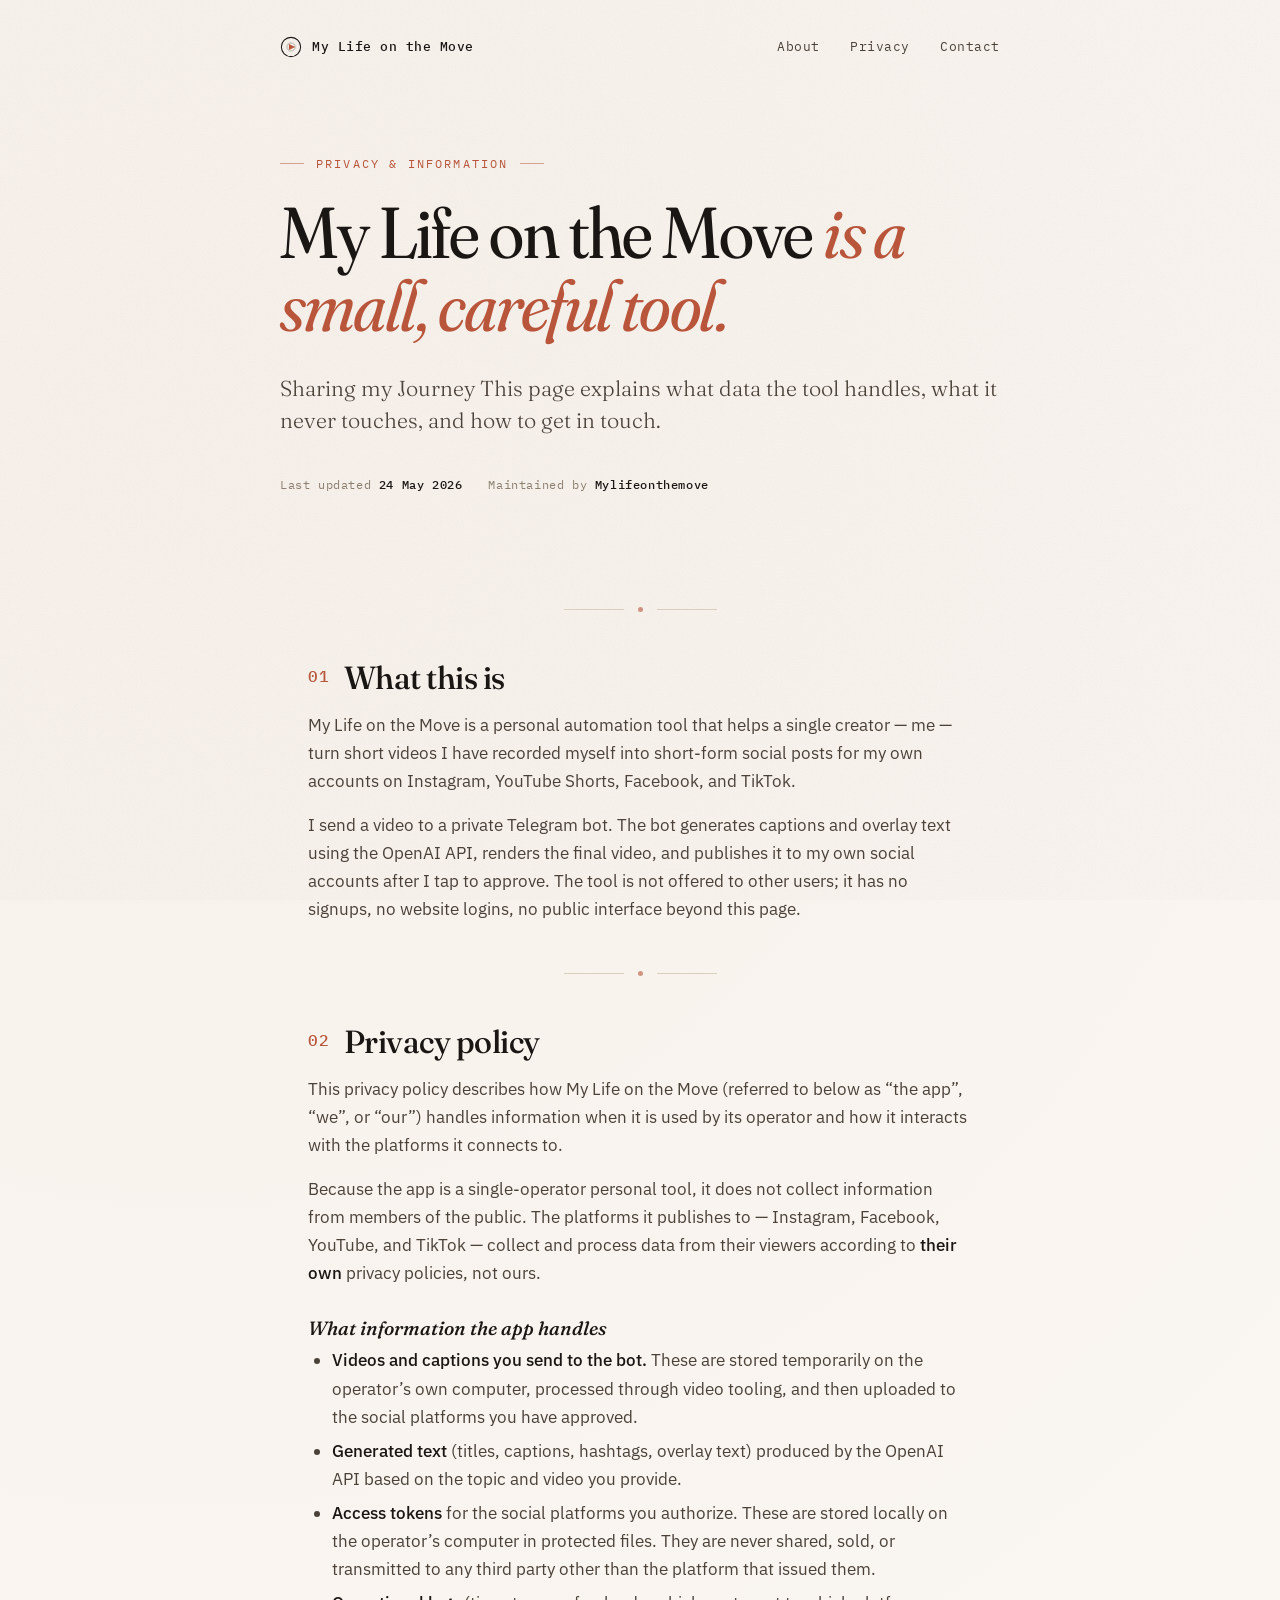
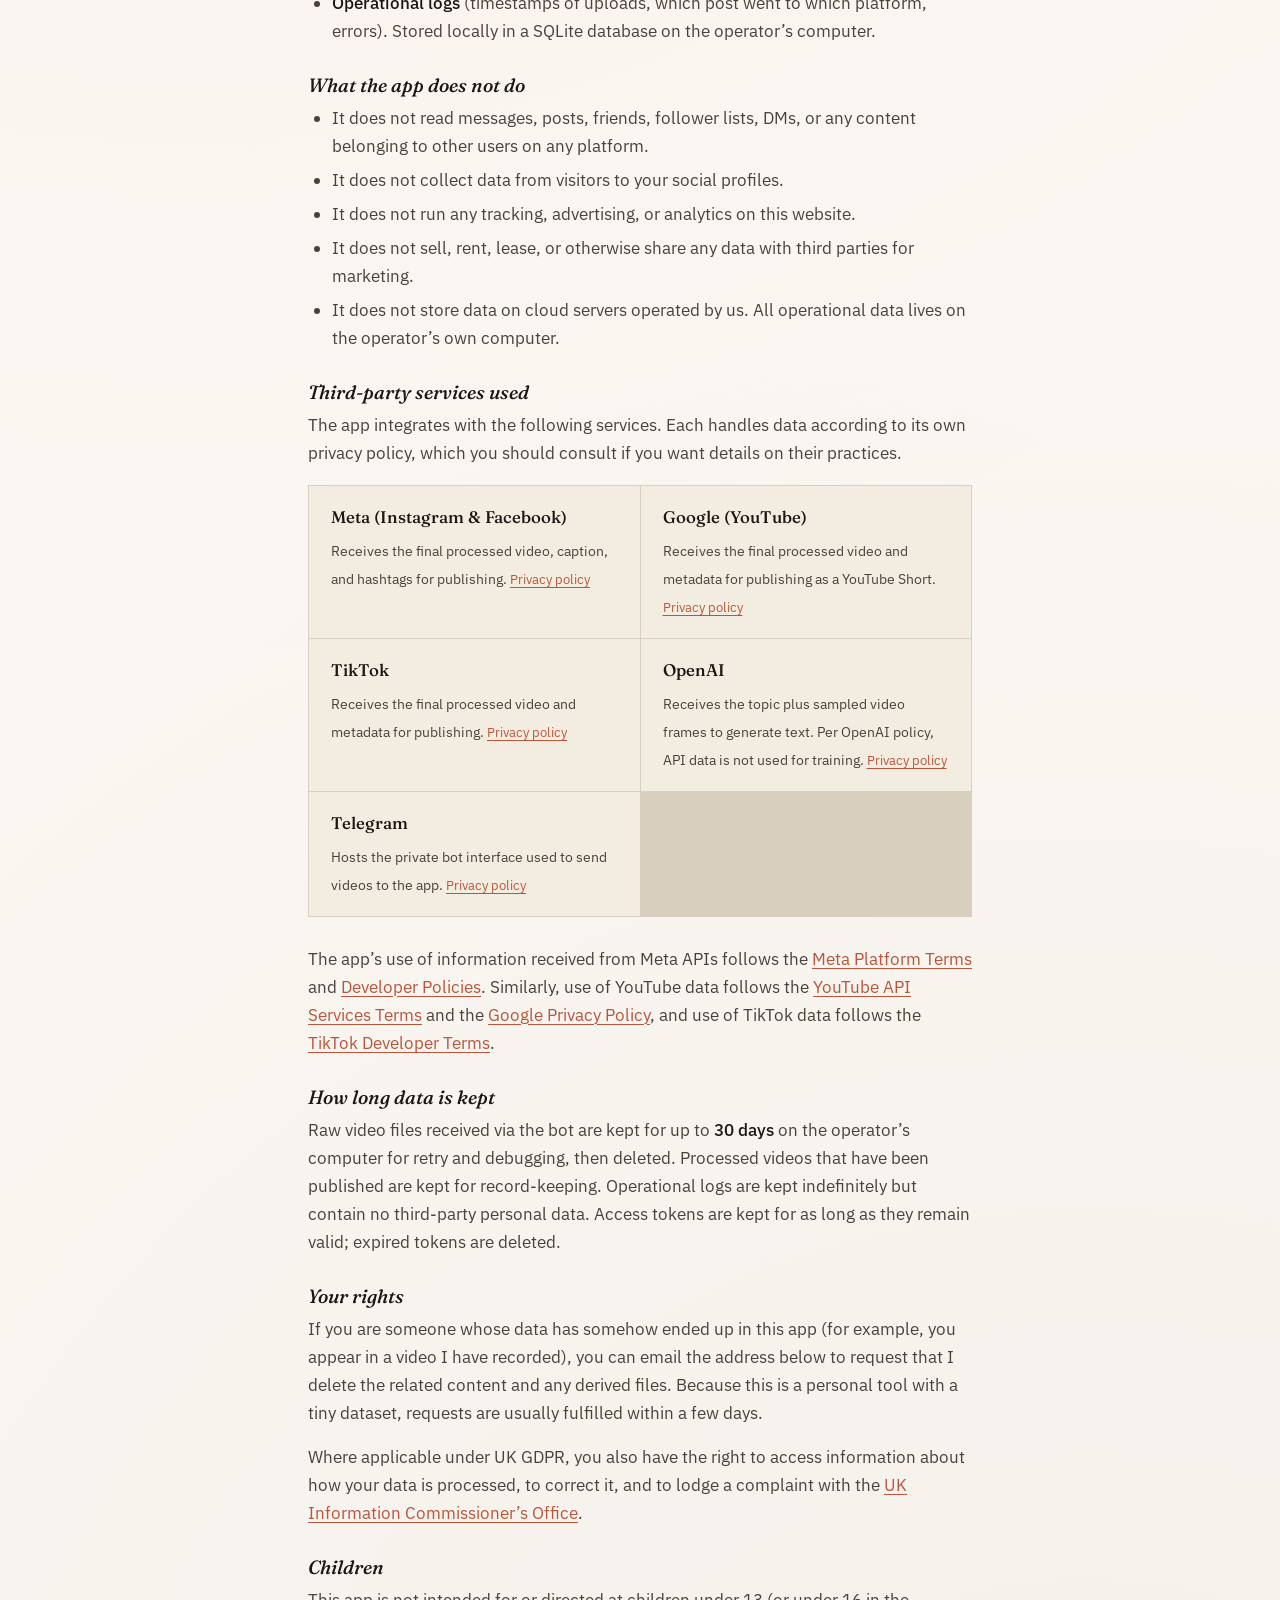
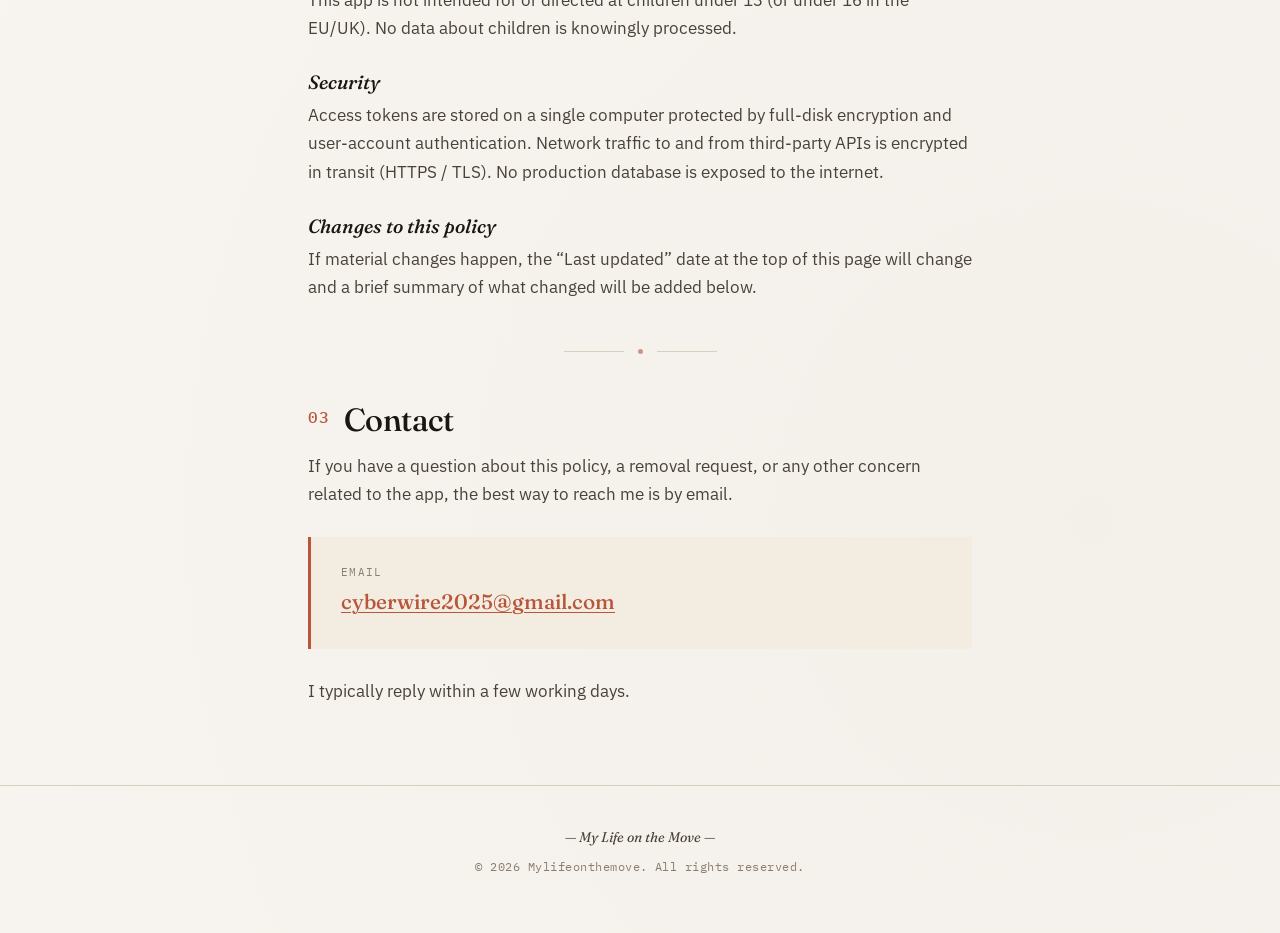
==== index.html @ c719a8af "initial commit" ====
<!DOCTYPE html>
<!--
  ════════════════════════════════════════════════════════════════════════════
  CUSTOMIZE BEFORE PUBLISHING
  ════════════════════════════════════════════════════════════════════════════
  Find-and-replace these placeholders throughout the file:

    My Life on the Move        →  Your brand / app name (e.g. "Wander Notes")
    {APP_TAGLINE}     →  One-line description (e.g. "Travel video automation
                          for indie creators")
    cyberwire2025@gmail.com      →  Contact email (e.g. "hello@yourhandle.com")
    Mylifeonthemove     →  Your public handle, no @ (e.g. "yourhandle")
    {SITE_URL}        →  Where this page will live
                          (e.g. "https://yourhandle.github.io/privacy")
    24 May 2026    →  Date in "24 May 2026" format

  That's it. Everything else is generic enough to apply to any indie creator
  workflow and is written specifically to satisfy Meta / Google / TikTok
  reviewer requirements.
  ════════════════════════════════════════════════════════════════════════════
-->
<html lang="en">

<head>
  <meta charset="UTF-8" />
  <meta name="viewport" content="width=device-width, initial-scale=1.0" />
  <title>My Life on the Move — Privacy Policy</title>
  <meta name="description" content="Privacy policy and information for My Life on the Move, Sharing my Journey" />

  <!-- Open Graph (link previews on social) -->
  <meta property="og:title" content="My Life on the Move — Privacy Policy" />
  <meta property="og:description" content="{APP_TAGLINE}" />
  <meta property="og:type" content="website" />
  <meta property="og:url" content="{SITE_URL}" />

  <link rel="preconnect" href="https://fonts.googleapis.com" />
  <link rel="preconnect" href="https://fonts.gstatic.com" crossorigin />
  <link
    href="https://fonts.googleapis.com/css2?family=Fraunces:opsz,wght@9..144,300;9..144,400;9..144,500;9..144,600;9..144,700&family=IBM+Plex+Sans:wght@300;400;500;600&family=IBM+Plex+Mono:wght@400;500&display=swap"
    rel="stylesheet" />

  <style>
    :root {
      --paper: #faf7f2;
      --paper-warm: #f3ede1;
      --ink: #1a1614;
      --ink-soft: #4a4239;
      --ink-mute: #8a7e6f;
      --accent: #b8553b;
      --accent-deep: #8d3f2b;
      --rule: #d9cfbe;

      --font-display: "Fraunces", "Iowan Old Style", "Palatino Linotype", Georgia, serif;
      --font-body: "IBM Plex Sans", -apple-system, system-ui, sans-serif;
      --font-mono: "IBM Plex Mono", ui-monospace, "SF Mono", Menlo, monospace;

      --col: 720px;
    }

    * {
      box-sizing: border-box;
    }

    html {
      scroll-behavior: smooth;
    }

    body {
      margin: 0;
      background: var(--paper);
      color: var(--ink);
      font-family: var(--font-body);
      font-size: 17px;
      line-height: 1.65;
      font-weight: 400;
      -webkit-font-smoothing: antialiased;
      -moz-osx-font-smoothing: grayscale;
      text-rendering: optimizeLegibility;
      background-image:
        radial-gradient(circle at 15% 10%, rgba(184, 85, 59, 0.04) 0%, transparent 50%),
        radial-gradient(circle at 85% 90%, rgba(138, 126, 111, 0.06) 0%, transparent 50%);
    }

    ::selection {
      background: var(--accent);
      color: var(--paper);
    }

    /* ── grain texture overlay ─────────────────────────────────────────── */
    body::before {
      content: "";
      position: fixed;
      inset: 0;
      pointer-events: none;
      z-index: 1;
      opacity: 0.4;
      mix-blend-mode: multiply;
      background-image: url("data:image/svg+xml,%3Csvg xmlns='http://www.w3.org/2000/svg' width='160' height='160'%3E%3Cfilter id='n'%3E%3CfeTurbulence type='fractalNoise' baseFrequency='0.85' numOctaves='2' stitchTiles='stitch'/%3E%3CfeColorMatrix values='0 0 0 0 0.1 0 0 0 0 0.08 0 0 0 0 0.07 0 0 0 0.08 0'/%3E%3C/filter%3E%3Crect width='100%25' height='100%25' filter='url(%23n)'/%3E%3C/svg%3E");
    }

    main,
    header,
    footer {
      position: relative;
      z-index: 2;
    }

    /* ── layout ────────────────────────────────────────────────────────── */
    .container {
      max-width: var(--col);
      margin: 0 auto;
      padding: 0 28px;
    }

    /* ── topbar ────────────────────────────────────────────────────────── */
    .topbar {
      padding: 36px 0 0;
      font-family: var(--font-mono);
      font-size: 13px;
      letter-spacing: 0.04em;
      color: var(--ink-mute);
      display: flex;
      justify-content: space-between;
      align-items: center;
      flex-wrap: wrap;
      gap: 14px;
    }

    .topbar .logo {
      display: flex;
      align-items: center;
      gap: 10px;
      color: var(--ink);
      text-decoration: none;
      font-weight: 500;
    }

    .topbar .logo svg {
      width: 22px;
      height: 22px;
      flex-shrink: 0;
    }

    .topbar nav a {
      color: var(--ink-soft);
      text-decoration: none;
      margin-left: 22px;
      transition: color 160ms ease;
    }

    .topbar nav a:hover {
      color: var(--accent);
    }

    /* ── hero ──────────────────────────────────────────────────────────── */
    .hero {
      padding: 96px 0 64px;
      animation: rise 700ms cubic-bezier(.2, .7, .2, 1) both;
    }

    .eyebrow {
      font-family: var(--font-mono);
      font-size: 12px;
      letter-spacing: 0.18em;
      text-transform: uppercase;
      color: var(--accent);
      margin: 0 0 22px;
      display: flex;
      align-items: center;
      gap: 12px;
    }

    .eyebrow::before,
    .eyebrow::after {
      content: "";
      flex: 0 0 24px;
      height: 1px;
      background: var(--accent);
      opacity: 0.5;
    }

    .eyebrow span {
      white-space: nowrap;
    }

    .hero h1 {
      font-family: var(--font-display);
      font-weight: 400;
      font-style: normal;
      font-size: clamp(2.6rem, 6.5vw, 4.5rem);
      line-height: 1.02;
      letter-spacing: -0.02em;
      margin: 0 0 30px;
      font-variation-settings: "opsz" 144, "SOFT" 50;
    }

    .hero h1 em {
      font-style: italic;
      color: var(--accent);
      font-weight: 400;
    }

    .hero .lede {
      font-family: var(--font-display);
      font-weight: 300;
      font-size: clamp(1.15rem, 2.5vw, 1.35rem);
      line-height: 1.5;
      color: var(--ink-soft);
      margin: 0 0 38px;
      max-width: 56ch;
    }

    .hero .meta {
      font-family: var(--font-mono);
      font-size: 12px;
      letter-spacing: 0.05em;
      color: var(--ink-mute);
      display: flex;
      gap: 26px;
      flex-wrap: wrap;
    }

    .hero .meta span strong {
      color: var(--ink);
      font-weight: 500;
    }

    /* ── ornament between sections ─────────────────────────────────────── */
    .ornament {
      display: flex;
      justify-content: center;
      align-items: center;
      gap: 14px;
      margin: 48px 0;
      color: var(--rule);
    }

    .ornament .dot {
      width: 5px;
      height: 5px;
      border-radius: 50%;
      background: var(--accent);
      opacity: 0.6;
    }

    .ornament .line {
      height: 1px;
      width: 60px;
      background: var(--rule);
    }

    /* ── sections ──────────────────────────────────────────────────────── */
    section {
      padding: 12px 0;
    }

    section h2 {
      font-family: var(--font-display);
      font-weight: 500;
      font-size: clamp(1.55rem, 3.4vw, 2rem);
      line-height: 1.15;
      letter-spacing: -0.015em;
      margin: 32px 0 14px;
      font-variation-settings: "opsz" 60;
    }

    section h2 .num {
      font-family: var(--font-mono);
      font-size: 0.5em;
      vertical-align: 0.45em;
      color: var(--accent);
      margin-right: 14px;
      letter-spacing: 0.05em;
      font-weight: 500;
    }

    section h3 {
      font-family: var(--font-display);
      font-weight: 500;
      font-style: italic;
      font-size: 1.2rem;
      line-height: 1.3;
      color: var(--ink);
      margin: 28px 0 6px;
    }

    section p,
    section ul {
      color: var(--ink-soft);
      margin: 0 0 16px;
    }

    section ul {
      padding-left: 24px;
    }

    section ul li {
      margin-bottom: 6px;
    }

    section p strong,
    section li strong {
      color: var(--ink);
      font-weight: 500;
    }

    section a {
      color: var(--accent);
      text-decoration: underline;
      text-decoration-thickness: 1px;
      text-underline-offset: 3px;
      transition: color 160ms ease;
    }

    section a:hover {
      color: var(--accent-deep);
    }

    /* ── pull-quote service list ──────────────────────────────────────── */
    .services {
      list-style: none;
      padding: 0;
      margin: 18px 0 28px;
      display: grid;
      grid-template-columns: repeat(auto-fill, minmax(260px, 1fr));
      gap: 1px;
      background: var(--rule);
      border: 1px solid var(--rule);
    }

    .services li {
      background: var(--paper-warm);
      padding: 18px 22px;
      margin: 0;
    }

    .services li .name {
      font-family: var(--font-display);
      font-weight: 500;
      font-size: 1.05rem;
      color: var(--ink);
      display: block;
      margin-bottom: 4px;
    }

    .services li .what {
      font-family: var(--font-body);
      font-size: 14px;
      color: var(--ink-soft);
      line-height: 1.45;
    }

    .services li .what a {
      font-size: 13px;
    }

    /* ── contact card ──────────────────────────────────────────────────── */
    .contact-card {
      background: var(--paper-warm);
      border-left: 3px solid var(--accent);
      padding: 26px 30px;
      margin: 28px 0;
    }

    .contact-card p {
      margin: 0 0 4px;
    }

    .contact-card .label {
      font-family: var(--font-mono);
      font-size: 11px;
      letter-spacing: 0.12em;
      text-transform: uppercase;
      color: var(--ink-mute);
      margin-bottom: 4px;
    }

    .contact-card .email {
      font-family: var(--font-display);
      font-size: 1.3rem;
      font-weight: 500;
      color: var(--ink);
    }

    /* ── footer ────────────────────────────────────────────────────────── */
    footer {
      margin-top: 80px;
      padding: 40px 0 56px;
      border-top: 1px solid var(--rule);
      font-family: var(--font-mono);
      font-size: 12px;
      letter-spacing: 0.04em;
      color: var(--ink-mute);
      text-align: center;
    }

    footer .mark {
      font-family: var(--font-display);
      font-style: italic;
      color: var(--ink-soft);
      font-size: 14px;
      letter-spacing: 0;
      margin-bottom: 8px;
    }

    /* ── animations ────────────────────────────────────────────────────── */
    @keyframes rise {
      from {
        opacity: 0;
        transform: translateY(14px);
      }

      to {
        opacity: 1;
        transform: translateY(0);
      }
    }

    section {
      animation: rise 600ms ease both;
      animation-delay: calc(var(--i, 0) * 80ms + 200ms);
    }

    @media (prefers-reduced-motion: reduce) {

      *,
      ::before,
      ::after {
        animation: none !important;
        transition: none !important;
      }

      html {
        scroll-behavior: auto;
      }
    }

    @media (max-width: 560px) {
      .topbar {
        padding-top: 24px;
      }

      .topbar nav a {
        margin-left: 14px;
      }

      .hero {
        padding: 60px 0 40px;
      }

      .hero .meta {
        gap: 16px;
        font-size: 11px;
      }
    }
  </style>
</head>

<body>

  <header class="container topbar">
    <a href="#" class="logo" aria-label="My Life on the Move">
      <!-- Simple geometric mark — a circle with a small triangle inside, suggestive of "lens" + "play" -->
      <svg viewBox="0 0 32 32" fill="none" aria-hidden="true">
        <circle cx="16" cy="16" r="14" stroke="#1a1614" stroke-width="1.5" />
        <path d="M13 11.5 L22 16 L13 20.5 Z" fill="#b8553b" />
        <circle cx="16" cy="16" r="6" stroke="#1a1614" stroke-width="1" opacity="0.4" />
      </svg>
      <span>My Life on the Move</span>
    </a>
    <nav>
      <a href="#about">About</a>
      <a href="#policy">Privacy</a>
      <a href="#contact">Contact</a>
    </nav>
  </header>

  <main>

    <!-- HERO -->
    <section class="container hero" style="--i: 0;">
      <p class="eyebrow"><span>Privacy &amp; Information</span></p>
      <h1>My Life on the Move <em>is a small, careful tool.</em></h1>
      <p class="lede">Sharing my Journey This page explains what data the tool handles, what it never touches, and how
        to
        get in touch.</p>
      <div class="meta">
        <span>Last updated <strong>24 May 2026</strong></span>
        <span>Maintained by <strong>Mylifeonthemove</strong></span>
      </div>
    </section>

    <div class="ornament" aria-hidden="true">
      <span class="line"></span>
      <span class="dot"></span>
      <span class="line"></span>
    </div>

    <!-- ABOUT -->
    <section id="about" class="container" style="--i: 1;">
      <h2><span class="num">01</span>What this is</h2>
      <p>My Life on the Move is a personal automation tool that helps a single creator — me — turn short videos I have
        recorded myself into short-form social posts for my own accounts on Instagram, YouTube Shorts, Facebook, and
        TikTok.</p>
      <p>I send a video to a private Telegram bot. The bot generates captions and overlay text using the OpenAI API,
        renders the final video, and publishes it to my own social accounts after I tap to approve. The tool is not
        offered to other users; it has no signups, no website logins, no public interface beyond this page.</p>
    </section>

    <div class="ornament" aria-hidden="true">
      <span class="line"></span>
      <span class="dot"></span>
      <span class="line"></span>
    </div>

    <!-- PRIVACY POLICY -->
    <section id="policy" class="container" style="--i: 2;">
      <h2><span class="num">02</span>Privacy policy</h2>
      <p>This privacy policy describes how My Life on the Move (referred to below as &ldquo;the app&rdquo;,
        &ldquo;we&rdquo;, or &ldquo;our&rdquo;) handles information when it is used by its operator and how it interacts
        with the platforms it connects to.</p>
      <p>Because the app is a single-operator personal tool, it does not collect information from members of the public.
        The platforms it publishes to — Instagram, Facebook, YouTube, and TikTok — collect and process data from their
        viewers according to <strong>their own</strong> privacy policies, not ours.</p>

      <h3>What information the app handles</h3>
      <ul>
        <li><strong>Videos and captions you send to the bot.</strong> These are stored temporarily on the
          operator&rsquo;s own computer, processed through video tooling, and then uploaded to the social platforms you
          have approved.</li>
        <li><strong>Generated text</strong> (titles, captions, hashtags, overlay text) produced by the OpenAI API based
          on the topic and video you provide.</li>
        <li><strong>Access tokens</strong> for the social platforms you authorize. These are stored locally on the
          operator&rsquo;s computer in protected files. They are never shared, sold, or transmitted to any third party
          other than the platform that issued them.</li>
        <li><strong>Operational logs</strong> (timestamps of uploads, which post went to which platform, errors). Stored
          locally in a SQLite database on the operator&rsquo;s computer.</li>
      </ul>

      <h3>What the app does <em>not</em> do</h3>
      <ul>
        <li>It does not read messages, posts, friends, follower lists, DMs, or any content belonging to other users on
          any platform.</li>
        <li>It does not collect data from visitors to your social profiles.</li>
        <li>It does not run any tracking, advertising, or analytics on this website.</li>
        <li>It does not sell, rent, lease, or otherwise share any data with third parties for marketing.</li>
        <li>It does not store data on cloud servers operated by us. All operational data lives on the operator&rsquo;s
          own computer.</li>
      </ul>

      <h3>Third-party services used</h3>
      <p>The app integrates with the following services. Each handles data according to its own privacy policy, which
        you should consult if you want details on their practices.</p>

      <ul class="services">
        <li>
          <span class="name">Meta (Instagram &amp; Facebook)</span>
          <span class="what">Receives the final processed video, caption, and hashtags for publishing. <a
              href="https://www.facebook.com/privacy/policy/" rel="noopener" target="_blank">Privacy policy</a></span>
        </li>
        <li>
          <span class="name">Google (YouTube)</span>
          <span class="what">Receives the final processed video and metadata for publishing as a YouTube Short. <a
              href="https://policies.google.com/privacy" rel="noopener" target="_blank">Privacy policy</a></span>
        </li>
        <li>
          <span class="name">TikTok</span>
          <span class="what">Receives the final processed video and metadata for publishing. <a
              href="https://www.tiktok.com/legal/page/row/privacy-policy/en" rel="noopener" target="_blank">Privacy
              policy</a></span>
        </li>
        <li>
          <span class="name">OpenAI</span>
          <span class="what">Receives the topic plus sampled video frames to generate text. Per OpenAI policy, API data
            is not used for training. <a href="https://openai.com/policies/privacy-policy" rel="noopener"
              target="_blank">Privacy policy</a></span>
        </li>
        <li>
          <span class="name">Telegram</span>
          <span class="what">Hosts the private bot interface used to send videos to the app. <a
              href="https://telegram.org/privacy" rel="noopener" target="_blank">Privacy policy</a></span>
        </li>
      </ul>

      <p>The app&rsquo;s use of information received from Meta APIs follows the <a
          href="https://developers.facebook.com/terms" rel="noopener" target="_blank">Meta Platform Terms</a> and <a
          href="https://developers.facebook.com/devpolicy/" rel="noopener" target="_blank">Developer Policies</a>.
        Similarly, use of YouTube data follows the <a
          href="https://developers.google.com/youtube/terms/api-services-terms-of-service" rel="noopener"
          target="_blank">YouTube API Services Terms</a> and the <a href="https://policies.google.com/privacy"
          rel="noopener" target="_blank">Google Privacy Policy</a>, and use of TikTok data follows the <a
          href="https://developers.tiktok.com/doc/tiktok-api-policies-overview" rel="noopener" target="_blank">TikTok
          Developer Terms</a>.</p>

      <h3>How long data is kept</h3>
      <p>Raw video files received via the bot are kept for up to <strong>30 days</strong> on the operator&rsquo;s
        computer for retry and debugging, then deleted. Processed videos that have been published are kept for
        record-keeping. Operational logs are kept indefinitely but contain no third-party personal data. Access tokens
        are kept for as long as they remain valid; expired tokens are deleted.</p>

      <h3>Your rights</h3>
      <p>If you are someone whose data has somehow ended up in this app (for example, you appear in a video I have
        recorded), you can email the address below to request that I delete the related content and any derived files.
        Because this is a personal tool with a tiny dataset, requests are usually fulfilled within a few days.</p>
      <p>Where applicable under UK GDPR, you also have the right to access information about how your data is processed,
        to correct it, and to lodge a complaint with the <a href="https://ico.org.uk/" rel="noopener" target="_blank">UK
          Information Commissioner&rsquo;s Office</a>.</p>

      <h3>Children</h3>
      <p>This app is not intended for or directed at children under 13 (or under 16 in the EU/UK). No data about
        children is knowingly processed.</p>

      <h3>Security</h3>
      <p>Access tokens are stored on a single computer protected by full-disk encryption and user-account
        authentication. Network traffic to and from third-party APIs is encrypted in transit (HTTPS / TLS). No
        production database is exposed to the internet.</p>

      <h3>Changes to this policy</h3>
      <p>If material changes happen, the &ldquo;Last updated&rdquo; date at the top of this page will change and a brief
        summary of what changed will be added below.</p>
    </section>

    <div class="ornament" aria-hidden="true">
      <span class="line"></span>
      <span class="dot"></span>
      <span class="line"></span>
    </div>

    <!-- CONTACT -->
    <section id="contact" class="container" style="--i: 3;">
      <h2><span class="num">03</span>Contact</h2>
      <p>If you have a question about this policy, a removal request, or any other concern related to the app, the best
        way to reach me is by email.</p>

      <div class="contact-card">
        <p class="label">Email</p>
        <p class="email"><a href="mailto:cyberwire2025@gmail.com">cyberwire2025@gmail.com</a></p>
      </div>

      <p>I typically reply within a few working days.</p>
    </section>

  </main>

  <footer>
    <div class="container">
      <div class="mark">— My Life on the Move —</div>
      <div>© <span id="year">2026</span> Mylifeonthemove. All rights reserved.</div>
    </div>
  </footer>

  <script>
    // Auto-update the year so the footer never goes stale
    document.getElementById("year").textContent = new Date().getFullYear();
  </script>
</body>

</html>
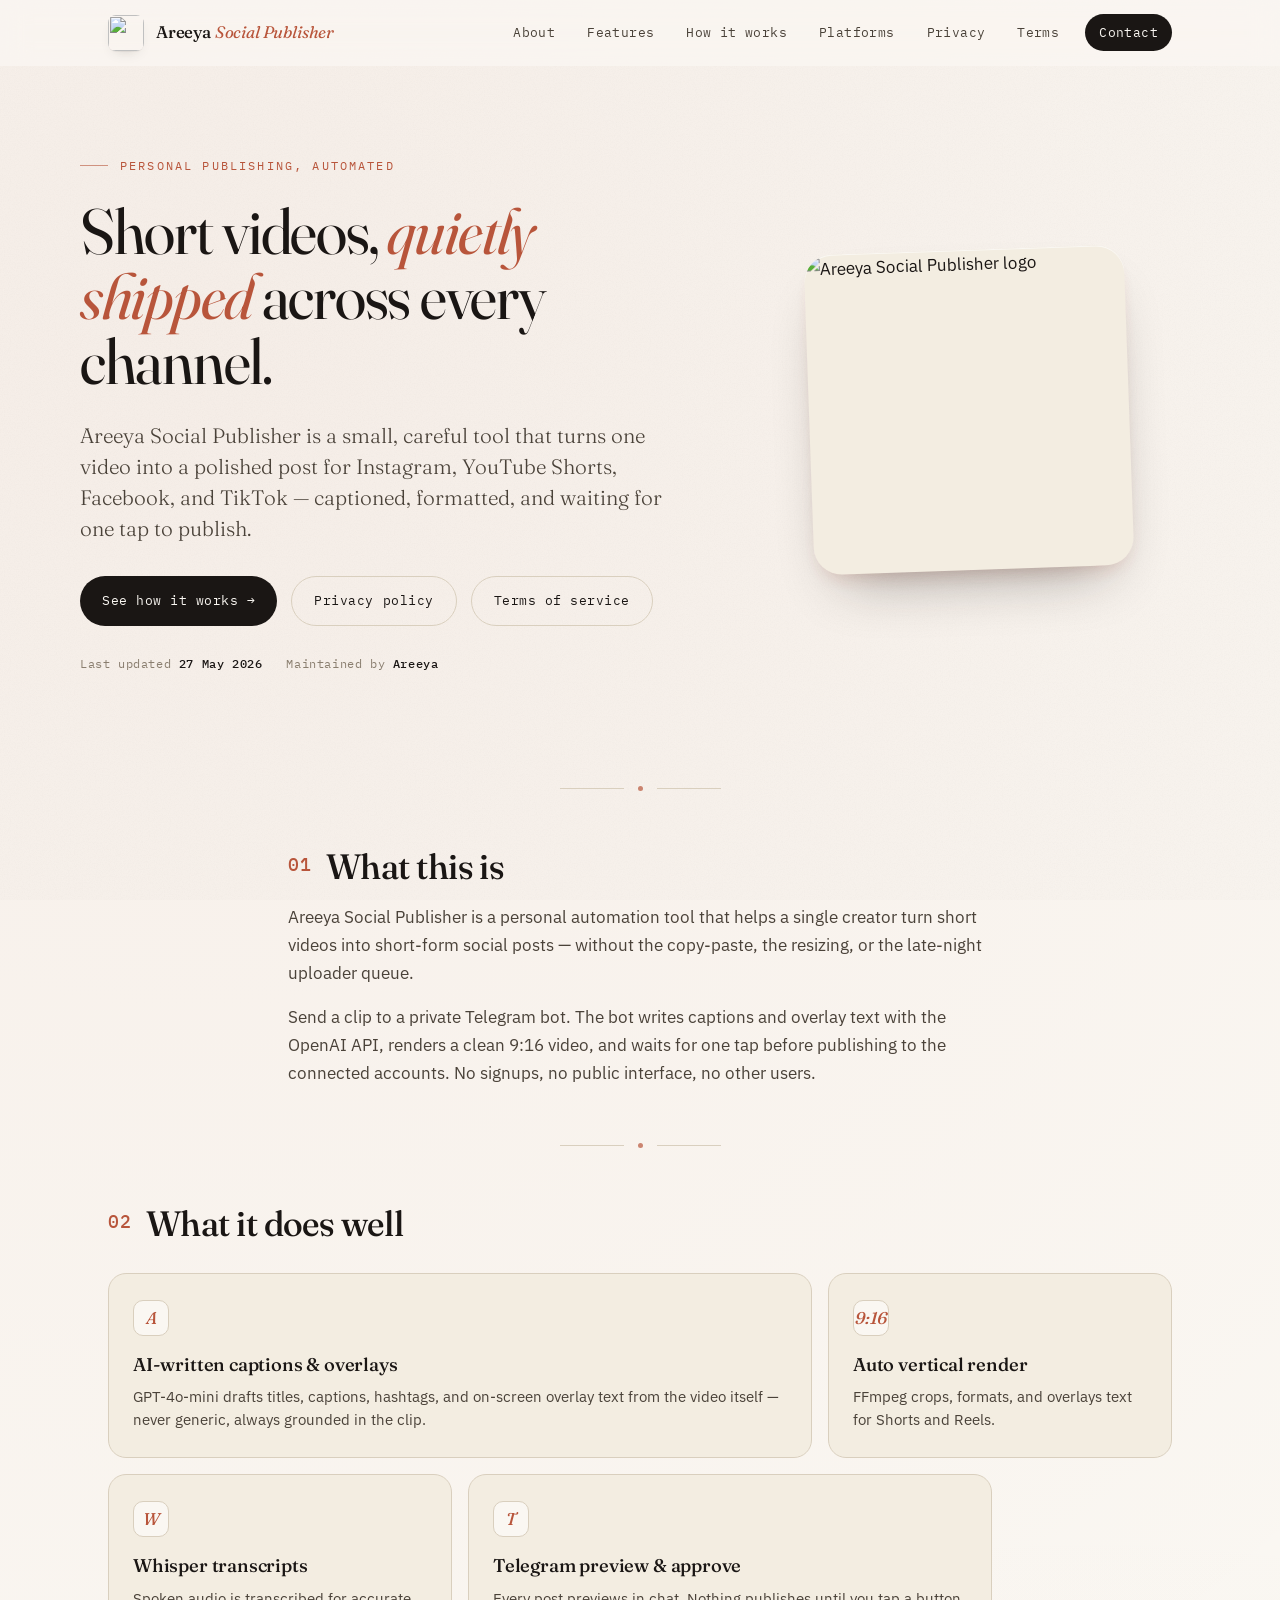
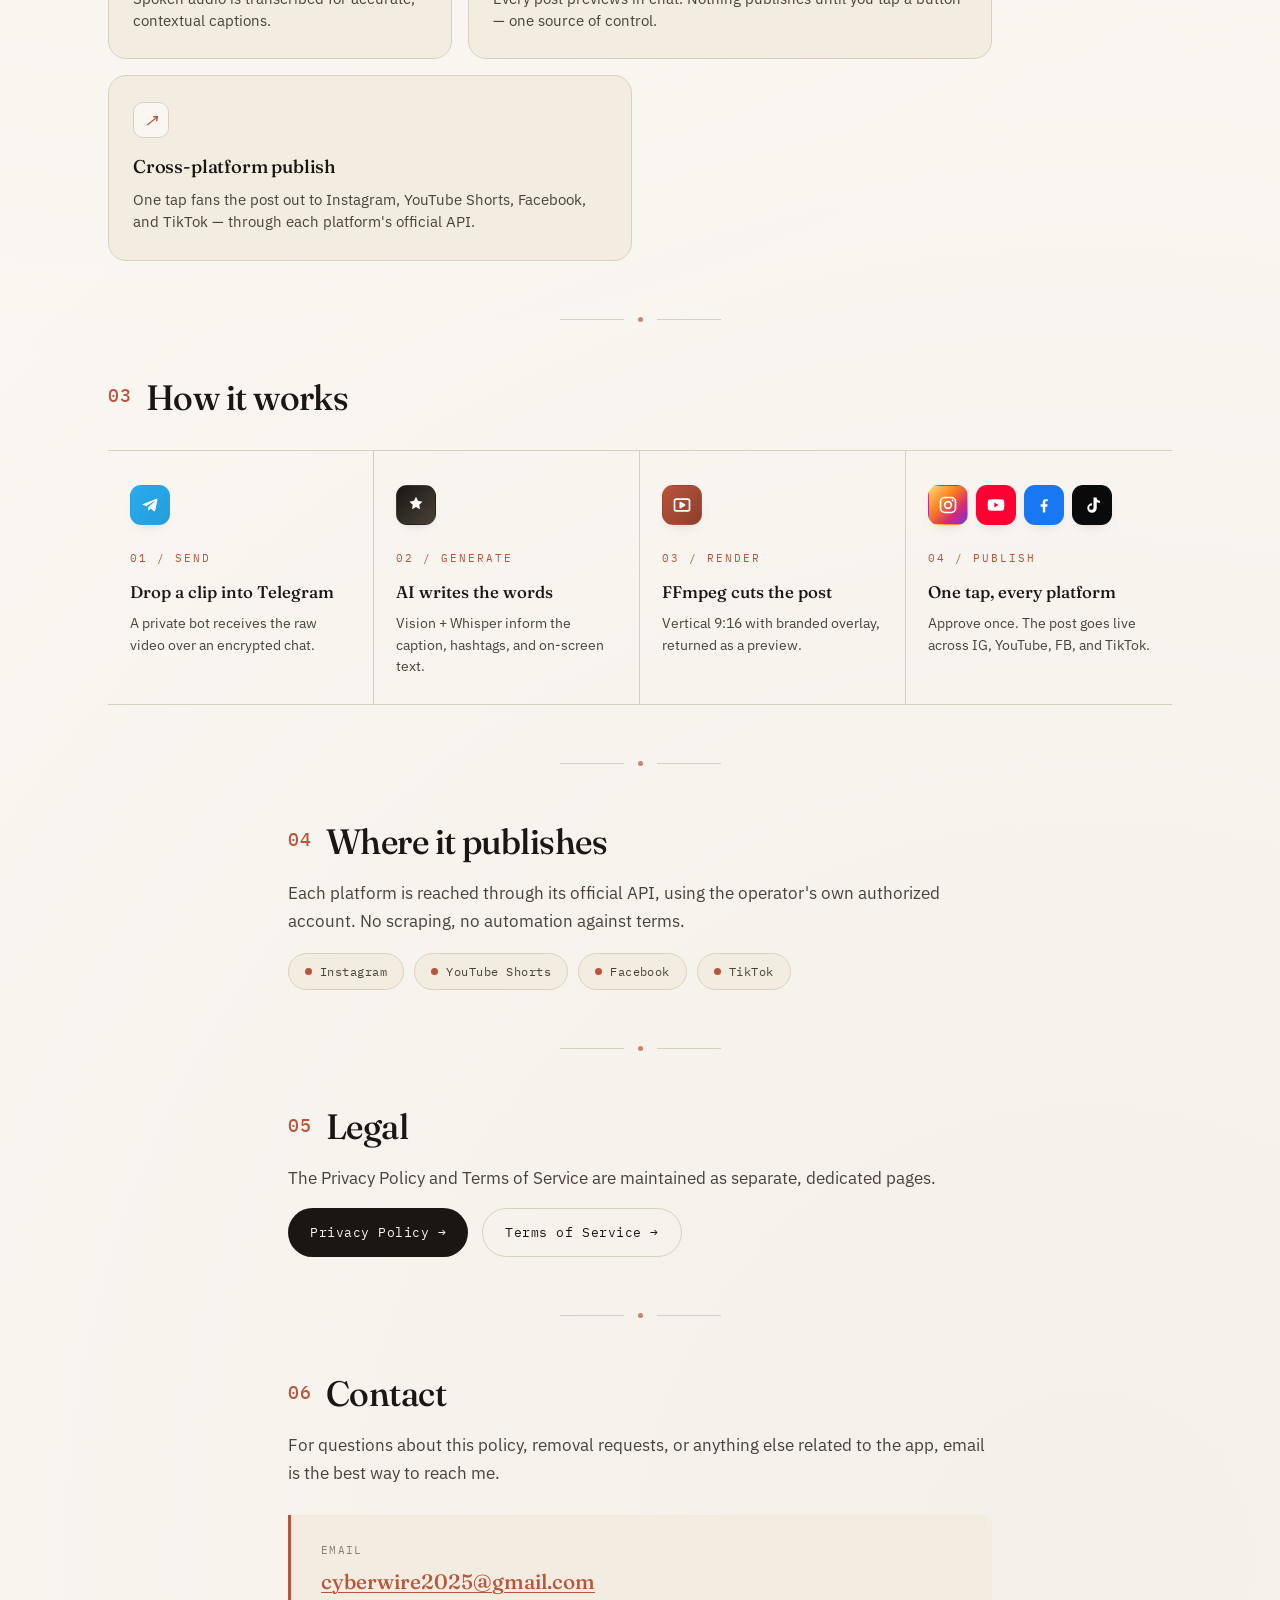
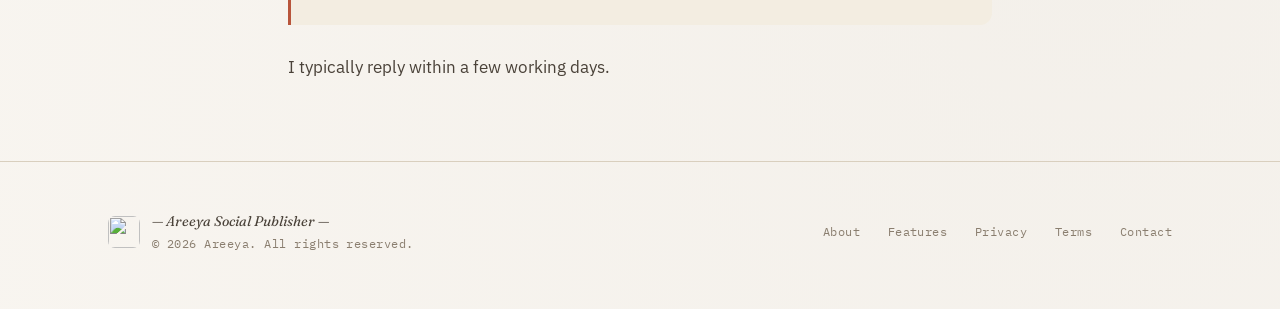
==== commit 5201324b: "feat: split Terms of Service and Privacy Policy into dedicated pages TikTok review required: - separ" ====
--- a/index.html
+++ b/index.html
@@ -1,37 +1,18 @@
 <!DOCTYPE html>
-<!--
-  ════════════════════════════════════════════════════════════════════════════
-  CUSTOMIZE BEFORE PUBLISHING
-  ════════════════════════════════════════════════════════════════════════════
-  Find-and-replace these placeholders throughout the file:
-
-    My Life on the Move        →  Your brand / app name (e.g. "Wander Notes")
-    {APP_TAGLINE}     →  One-line description (e.g. "Travel video automation
-                          for indie creators")
-    cyberwire2025@gmail.com      →  Contact email (e.g. "hello@yourhandle.com")
-    Mylifeonthemove     →  Your public handle, no @ (e.g. "yourhandle")
-    {SITE_URL}        →  Where this page will live
-                          (e.g. "https://yourhandle.github.io/privacy")
-    24 May 2026    →  Date in "24 May 2026" format
-
-  That's it. Everything else is generic enough to apply to any indie creator
-  workflow and is written specifically to satisfy Meta / Google / TikTok
-  reviewer requirements.
-  ════════════════════════════════════════════════════════════════════════════
--->
 <html lang="en">
 
 <head>
   <meta charset="UTF-8" />
   <meta name="viewport" content="width=device-width, initial-scale=1.0" />
-  <title>My Life on the Move — Privacy Policy</title>
-  <meta name="description" content="Privacy policy and information for My Life on the Move, Sharing my Journey" />
-
-  <!-- Open Graph (link previews on social) -->
-  <meta property="og:title" content="My Life on the Move — Privacy Policy" />
-  <meta property="og:description" content="{APP_TAGLINE}" />
+  <title>Areeya Social Publisher — Personal video publishing, on autopilot</title>
+  <meta name="description" content="Areeya Social Publisher is a personal automation tool that turns short videos into polished posts for Instagram, YouTube Shorts, Facebook, and TikTok." />
+
+  <link rel="icon" type="image/png" href="logo.png" />
+  <meta property="og:title" content="Areeya Social Publisher" />
+  <meta property="og:description" content="Personal video publishing automation for indie creators." />
+  <meta property="og:image" content="logo.png" />
   <meta property="og:type" content="website" />
-  <meta property="og:url" content="{SITE_URL}" />
+  <meta property="og:url" content="https://ansarsheik.github.io/privacy/" />
 
   <link rel="preconnect" href="https://fonts.googleapis.com" />
   <link rel="preconnect" href="https://fonts.gstatic.com" crossorigin />
@@ -43,27 +24,29 @@
     :root {
       --paper: #faf7f2;
       --paper-warm: #f3ede1;
+      --paper-deep: #ece3d2;
       --ink: #1a1614;
       --ink-soft: #4a4239;
       --ink-mute: #8a7e6f;
       --accent: #b8553b;
       --accent-deep: #8d3f2b;
+      --accent-soft: #e8c9b8;
       --rule: #d9cfbe;
 
-      --font-display: "Fraunces", "Iowan Old Style", "Palatino Linotype", Georgia, serif;
+      --font-display: "Fraunces", "Iowan Old Style", Georgia, serif;
       --font-body: "IBM Plex Sans", -apple-system, system-ui, sans-serif;
       --font-mono: "IBM Plex Mono", ui-monospace, "SF Mono", Menlo, monospace;
 
-      --col: 720px;
-    }
-
-    * {
-      box-sizing: border-box;
-    }
-
-    html {
-      scroll-behavior: smooth;
-    }
+      --col: 760px;
+      --col-wide: 1120px;
+
+      --dur-fast: 160ms;
+      --dur-norm: 320ms;
+      --ease: cubic-bezier(.2, .7, .2, 1);
+    }
+
+    * { box-sizing: border-box; }
+    html { scroll-behavior: smooth; scroll-padding-top: 80px; }
 
     body {
       margin: 0;
@@ -72,25 +55,20 @@
       font-family: var(--font-body);
       font-size: 17px;
       line-height: 1.65;
-      font-weight: 400;
       -webkit-font-smoothing: antialiased;
       -moz-osx-font-smoothing: grayscale;
       text-rendering: optimizeLegibility;
       background-image:
-        radial-gradient(circle at 15% 10%, rgba(184, 85, 59, 0.04) 0%, transparent 50%),
+        radial-gradient(circle at 15% 10%, rgba(184, 85, 59, 0.05) 0%, transparent 50%),
         radial-gradient(circle at 85% 90%, rgba(138, 126, 111, 0.06) 0%, transparent 50%);
     }
 
-    ::selection {
-      background: var(--accent);
-      color: var(--paper);
-    }
-
-    /* ── grain texture overlay ─────────────────────────────────────────── */
+    ::selection { background: var(--accent); color: var(--paper); }
+
+    /* grain */
     body::before {
       content: "";
-      position: fixed;
-      inset: 0;
+      position: fixed; inset: 0;
       pointer-events: none;
       z-index: 1;
       opacity: 0.4;
@@ -98,65 +76,117 @@
       background-image: url("data:image/svg+xml,%3Csvg xmlns='http://www.w3.org/2000/svg' width='160' height='160'%3E%3Cfilter id='n'%3E%3CfeTurbulence type='fractalNoise' baseFrequency='0.85' numOctaves='2' stitchTiles='stitch'/%3E%3CfeColorMatrix values='0 0 0 0 0.1 0 0 0 0 0.08 0 0 0 0 0.07 0 0 0 0.08 0'/%3E%3C/filter%3E%3Crect width='100%25' height='100%25' filter='url(%23n)'/%3E%3C/svg%3E");
     }
 
-    main,
-    header,
-    footer {
-      position: relative;
-      z-index: 2;
-    }
-
-    /* ── layout ────────────────────────────────────────────────────────── */
-    .container {
-      max-width: var(--col);
+    main, header, footer, nav.topnav { position: relative; z-index: 2; }
+
+    .container { max-width: var(--col); margin: 0 auto; padding: 0 28px; }
+    .container-wide { max-width: var(--col-wide); margin: 0 auto; padding: 0 28px; }
+
+    /* ── sticky nav ───────────────────────────────────────────────────── */
+    nav.topnav {
+      position: sticky;
+      top: 0;
+      backdrop-filter: saturate(140%) blur(14px);
+      -webkit-backdrop-filter: saturate(140%) blur(14px);
+      background: rgba(250, 247, 242, 0.78);
+      border-bottom: 1px solid transparent;
+      transition: border-color var(--dur-norm) var(--ease), background var(--dur-norm) var(--ease);
+      z-index: 100;
+    }
+    nav.topnav.scrolled { border-bottom-color: var(--rule); }
+
+    .nav-inner {
+      max-width: var(--col-wide);
       margin: 0 auto;
-      padding: 0 28px;
-    }
-
-    /* ── topbar ────────────────────────────────────────────────────────── */
-    .topbar {
-      padding: 36px 0 0;
+      padding: 14px 28px;
+      display: flex;
+      align-items: center;
+      justify-content: space-between;
+      gap: 14px;
+    }
+
+    .brand {
+      display: flex;
+      align-items: center;
+      gap: 12px;
+      color: var(--ink);
+      text-decoration: none;
+      font-weight: 500;
+    }
+    .brand img {
+      width: 36px;
+      height: 36px;
+      border-radius: 8px;
+      object-fit: cover;
+      box-shadow: 0 1px 0 rgba(0,0,0,0.04), 0 6px 14px -8px rgba(26,22,20,0.25);
+    }
+    .brand .word {
+      font-family: var(--font-display);
+      font-size: 1.05rem;
+      font-weight: 500;
+      letter-spacing: -0.01em;
+    }
+    .brand .word em { font-style: italic; color: var(--accent); font-weight: 400; }
+
+    .nav-links {
+      display: flex;
+      align-items: center;
+      gap: 4px;
       font-family: var(--font-mono);
       font-size: 13px;
-      letter-spacing: 0.04em;
-      color: var(--ink-mute);
-      display: flex;
-      justify-content: space-between;
-      align-items: center;
-      flex-wrap: wrap;
-      gap: 14px;
-    }
-
-    .topbar .logo {
-      display: flex;
-      align-items: center;
-      gap: 10px;
-      color: var(--ink);
-      text-decoration: none;
-      font-weight: 500;
-    }
-
-    .topbar .logo svg {
-      width: 22px;
-      height: 22px;
-      flex-shrink: 0;
-    }
-
-    .topbar nav a {
+      letter-spacing: 0.03em;
+    }
+    .nav-links a {
       color: var(--ink-soft);
       text-decoration: none;
-      margin-left: 22px;
-      transition: color 160ms ease;
-    }
-
-    .topbar nav a:hover {
-      color: var(--accent);
-    }
-
-    /* ── hero ──────────────────────────────────────────────────────────── */
+      padding: 8px 14px;
+      border-radius: 999px;
+      transition: color var(--dur-fast) var(--ease), background var(--dur-fast) var(--ease);
+    }
+    .nav-links a:hover { color: var(--accent); background: var(--paper-warm); }
+    .nav-links a.cta {
+      background: var(--ink);
+      color: var(--paper);
+      margin-left: 8px;
+    }
+    .nav-links a.cta:hover { background: var(--accent-deep); color: var(--paper); }
+
+    .nav-toggle {
+      display: none;
+      background: none;
+      border: 1px solid var(--rule);
+      border-radius: 8px;
+      padding: 8px 10px;
+      cursor: pointer;
+      color: var(--ink);
+    }
+
+    /* ── hero ────────────────────────────────────────────────────────── */
     .hero {
-      padding: 96px 0 64px;
-      animation: rise 700ms cubic-bezier(.2, .7, .2, 1) both;
-    }
+      padding: 80px 0 56px;
+      animation: rise 700ms var(--ease) both;
+    }
+    .hero-grid {
+      display: grid;
+      grid-template-columns: 1.3fr 1fr;
+      gap: 56px;
+      align-items: center;
+    }
+    .hero-logo {
+      justify-self: center;
+      width: min(320px, 80%);
+      aspect-ratio: 1;
+      border-radius: 28px;
+      overflow: hidden;
+      box-shadow:
+        0 1px 0 rgba(255,255,255,0.6) inset,
+        0 30px 60px -30px rgba(26,22,20,0.45),
+        0 10px 20px -10px rgba(184,85,59,0.25);
+      transform: rotate(-2deg);
+      transition: transform var(--dur-norm) var(--ease);
+      background: var(--paper-warm);
+    }
+    .hero-logo:hover { transform: rotate(0deg) scale(1.02); }
+    .hero-logo img { width: 100%; height: 100%; object-fit: cover; display: block; }
 
     .eyebrow {
       font-family: var(--font-mono);
@@ -165,50 +195,57 @@
       text-transform: uppercase;
       color: var(--accent);
       margin: 0 0 22px;
-      display: flex;
+      display: inline-flex;
       align-items: center;
       gap: 12px;
     }
-
-    .eyebrow::before,
-    .eyebrow::after {
-      content: "";
-      flex: 0 0 24px;
-      height: 1px;
-      background: var(--accent);
-      opacity: 0.5;
-    }
-
-    .eyebrow span {
-      white-space: nowrap;
+    .eyebrow::before {
+      content: ""; width: 28px; height: 1px; background: var(--accent); opacity: 0.6;
     }
 
     .hero h1 {
       font-family: var(--font-display);
       font-weight: 400;
-      font-style: normal;
-      font-size: clamp(2.6rem, 6.5vw, 4.5rem);
+      font-size: clamp(2.4rem, 5.5vw, 4rem);
       line-height: 1.02;
       letter-spacing: -0.02em;
-      margin: 0 0 30px;
-      font-variation-settings: "opsz" 144, "SOFT" 50;
-    }
-
-    .hero h1 em {
-      font-style: italic;
-      color: var(--accent);
-      font-weight: 400;
-    }
+      margin: 0 0 26px;
+      font-variation-settings: "opsz" 144;
+    }
+    .hero h1 em { font-style: italic; color: var(--accent); font-weight: 400; }
 
     .hero .lede {
       font-family: var(--font-display);
       font-weight: 300;
-      font-size: clamp(1.15rem, 2.5vw, 1.35rem);
+      font-size: clamp(1.1rem, 2vw, 1.3rem);
       line-height: 1.5;
       color: var(--ink-soft);
-      margin: 0 0 38px;
-      max-width: 56ch;
-    }
+      margin: 0 0 32px;
+      max-width: 52ch;
+    }
+
+    .hero-actions {
+      display: flex;
+      gap: 14px;
+      flex-wrap: wrap;
+      margin-bottom: 28px;
+    }
+    .btn {
+      display: inline-flex;
+      align-items: center;
+      gap: 8px;
+      padding: 13px 22px;
+      border-radius: 999px;
+      text-decoration: none;
+      font-family: var(--font-mono);
+      font-size: 13px;
+      letter-spacing: 0.04em;
+      transition: transform var(--dur-fast) var(--ease), background var(--dur-fast) var(--ease), color var(--dur-fast) var(--ease);
+    }
+    .btn-primary { background: var(--ink); color: var(--paper); }
+    .btn-primary:hover { background: var(--accent-deep); transform: translateY(-1px); }
+    .btn-ghost { color: var(--ink); border: 1px solid var(--rule); background: transparent; }
+    .btn-ghost:hover { background: var(--paper-warm); border-color: var(--ink-mute); }
 
     .hero .meta {
       font-family: var(--font-mono);
@@ -216,54 +253,33 @@
       letter-spacing: 0.05em;
       color: var(--ink-mute);
       display: flex;
-      gap: 26px;
+      gap: 24px;
       flex-wrap: wrap;
     }
-
-    .hero .meta span strong {
-      color: var(--ink);
-      font-weight: 500;
-    }
-
-    /* ── ornament between sections ─────────────────────────────────────── */
+    .hero .meta strong { color: var(--ink); font-weight: 500; }
+
+    /* ── ornament ─────────────────────────────────────────────────────── */
     .ornament {
       display: flex;
       justify-content: center;
       align-items: center;
       gap: 14px;
-      margin: 48px 0;
-      color: var(--rule);
-    }
-
-    .ornament .dot {
-      width: 5px;
-      height: 5px;
-      border-radius: 50%;
-      background: var(--accent);
-      opacity: 0.6;
-    }
-
-    .ornament .line {
-      height: 1px;
-      width: 60px;
-      background: var(--rule);
-    }
-
-    /* ── sections ──────────────────────────────────────────────────────── */
-    section {
-      padding: 12px 0;
-    }
-
+      margin: 56px 0;
+    }
+    .ornament .dot { width: 5px; height: 5px; border-radius: 50%; background: var(--accent); opacity: 0.7; }
+    .ornament .line { height: 1px; width: 64px; background: var(--rule); }
+
+    /* ── generic section ─────────────────────────────────────────────── */
+    section { padding: 16px 0; }
     section h2 {
       font-family: var(--font-display);
       font-weight: 500;
-      font-size: clamp(1.55rem, 3.4vw, 2rem);
+      font-size: clamp(1.6rem, 3.4vw, 2.2rem);
       line-height: 1.15;
       letter-spacing: -0.015em;
-      margin: 32px 0 14px;
+      margin: 32px 0 16px;
       font-variation-settings: "opsz" 60;
     }
-
     section h2 .num {
       font-family: var(--font-mono);
       font-size: 0.5em;
@@ -273,50 +289,169 @@
       letter-spacing: 0.05em;
       font-weight: 500;
     }
-
     section h3 {
       font-family: var(--font-display);
       font-weight: 500;
       font-style: italic;
       font-size: 1.2rem;
-      line-height: 1.3;
       color: var(--ink);
       margin: 28px 0 6px;
     }
-
-    section p,
-    section ul {
+    section p, section ul {
       color: var(--ink-soft);
       margin: 0 0 16px;
     }
-
-    section ul {
-      padding-left: 24px;
-    }
-
-    section ul li {
-      margin-bottom: 6px;
-    }
-
-    section p strong,
-    section li strong {
-      color: var(--ink);
-      font-weight: 500;
-    }
-
+    section ul { padding-left: 24px; }
+    section li { margin-bottom: 6px; }
+    section strong { color: var(--ink); font-weight: 500; }
     section a {
       color: var(--accent);
       text-decoration: underline;
       text-decoration-thickness: 1px;
       text-underline-offset: 3px;
-      transition: color 160ms ease;
-    }
-
-    section a:hover {
-      color: var(--accent-deep);
-    }
-
-    /* ── pull-quote service list ──────────────────────────────────────── */
+      transition: color var(--dur-fast) var(--ease);
+    }
+    section a:hover { color: var(--accent-deep); }
+
+    /* ── features bento ──────────────────────────────────────────────── */
+    .features {
+      display: grid;
+      grid-template-columns: repeat(6, 1fr);
+      gap: 16px;
+      margin: 28px 0;
+    }
+    .feature {
+      background: var(--paper-warm);
+      border: 1px solid var(--rule);
+      border-radius: 18px;
+      padding: 26px 24px;
+      transition: transform var(--dur-norm) var(--ease), box-shadow var(--dur-norm) var(--ease), border-color var(--dur-norm) var(--ease);
+    }
+    .feature:hover {
+      transform: translateY(-3px);
+      box-shadow: 0 22px 40px -28px rgba(26,22,20,0.35);
+      border-color: var(--ink-mute);
+    }
+    .feature.f-lg { grid-column: span 4; }
+    .feature.f-md { grid-column: span 3; }
+    .feature.f-sm { grid-column: span 2; }
+    .feature .icon {
+      width: 36px; height: 36px;
+      border-radius: 10px;
+      background: var(--paper);
+      border: 1px solid var(--rule);
+      display: flex; align-items: center; justify-content: center;
+      margin-bottom: 14px;
+      color: var(--accent);
+      font-family: var(--font-display);
+      font-style: italic;
+      font-weight: 500;
+    }
+    .feature h4 {
+      font-family: var(--font-display);
+      font-weight: 500;
+      font-size: 1.15rem;
+      margin: 0 0 6px;
+      color: var(--ink);
+      letter-spacing: -0.01em;
+    }
+    .feature p {
+      margin: 0;
+      font-size: 14.5px;
+      line-height: 1.55;
+      color: var(--ink-soft);
+    }
+
+    /* ── how it works steps ──────────────────────────────────────────── */
+    .steps {
+      display: grid;
+      grid-template-columns: repeat(4, 1fr);
+      gap: 0;
+      margin: 32px 0;
+      border-top: 1px solid var(--rule);
+      border-bottom: 1px solid var(--rule);
+    }
+    .step {
+      padding: 26px 22px;
+      border-right: 1px solid var(--rule);
+      position: relative;
+    }
+    .step:last-child { border-right: none; }
+    .step .n {
+      font-family: var(--font-mono);
+      font-size: 11px;
+      letter-spacing: 0.18em;
+      color: var(--accent);
+      margin-bottom: 12px;
+      display: block;
+    }
+    .step h4 {
+      font-family: var(--font-display);
+      font-weight: 500;
+      font-size: 1.05rem;
+      margin: 0 0 6px;
+      color: var(--ink);
+    }
+    .step p {
+      margin: 0;
+      font-size: 14px;
+      line-height: 1.55;
+      color: var(--ink-soft);
+    }
+    .step-art {
+      margin-bottom: 16px;
+      height: 56px;
+      display: flex;
+      align-items: center;
+      gap: 8px;
+    }
+    .step-art .chip {
+      width: 40px; height: 40px;
+      border-radius: 11px;
+      display: inline-flex;
+      align-items: center;
+      justify-content: center;
+      background: var(--paper);
+      border: 1px solid var(--rule);
+      box-shadow: 0 6px 14px -10px rgba(26,22,20,0.35);
+      transition: transform var(--dur-norm) var(--ease);
+    }
+    .step:hover .step-art .chip { transform: translateY(-2px) rotate(-2deg); }
+    .step-art .chip svg { width: 20px; height: 20px; display: block; }
+    .step-art .chip.tg { background: linear-gradient(135deg, #2aabee, #229ed9); border-color: transparent; }
+    .step-art .chip.ai { background: linear-gradient(135deg, #1a1614, #4a4239); border-color: transparent; }
+    .step-art .chip.ff { background: linear-gradient(135deg, #b8553b, #8d3f2b); border-color: transparent; }
+    .step-art .chip.ig { background: linear-gradient(135deg, #feda75, #fa7e1e 40%, #d62976 70%, #962fbf 90%, #4f5bd5); border-color: transparent; }
+    .step-art .chip.yt { background: #ff0033; border-color: transparent; }
+    .step-art .chip.fb { background: #1877f2; border-color: transparent; }
+    .step-art .chip.tt { background: #0a0a0a; border-color: transparent; }
+
+    /* ── platforms row ──────────────────────────────────────────────── */
+    .platforms {
+      display: flex;
+      flex-wrap: wrap;
+      gap: 10px;
+      margin: 18px 0 28px;
+    }
+    .platform {
+      display: inline-flex;
+      align-items: center;
+      gap: 8px;
+      padding: 8px 16px;
+      border-radius: 999px;
+      background: var(--paper-warm);
+      border: 1px solid var(--rule);
+      font-family: var(--font-mono);
+      font-size: 12px;
+      letter-spacing: 0.04em;
+      color: var(--ink-soft);
+    }
+    .platform .dot {
+      width: 7px; height: 7px; border-radius: 50%;
+      background: var(--accent);
+    }
+
+    /* ── privacy services grid ───────────────────────────────────────── */
     .services {
       list-style: none;
       padding: 0;
@@ -326,14 +461,14 @@
       gap: 1px;
       background: var(--rule);
       border: 1px solid var(--rule);
-    }
-
+      border-radius: 12px;
+      overflow: hidden;
+    }
     .services li {
       background: var(--paper-warm);
       padding: 18px 22px;
       margin: 0;
     }
-
     .services li .name {
       font-family: var(--font-display);
       font-weight: 500;
@@ -342,317 +477,369 @@
       display: block;
       margin-bottom: 4px;
     }
-
     .services li .what {
       font-family: var(--font-body);
       font-size: 14px;
       color: var(--ink-soft);
       line-height: 1.45;
     }
-
-    .services li .what a {
-      font-size: 13px;
-    }
-
-    /* ── contact card ──────────────────────────────────────────────────── */
+    .services li .what a { font-size: 13px; }
+
+    /* ── contact card ───────────────────────────────────────────────── */
     .contact-card {
       background: var(--paper-warm);
       border-left: 3px solid var(--accent);
+      border-radius: 0 12px 12px 0;
       padding: 26px 30px;
       margin: 28px 0;
     }
-
-    .contact-card p {
-      margin: 0 0 4px;
-    }
-
     .contact-card .label {
       font-family: var(--font-mono);
       font-size: 11px;
       letter-spacing: 0.12em;
       text-transform: uppercase;
       color: var(--ink-mute);
-      margin-bottom: 4px;
-    }
-
+      margin: 0 0 6px;
+    }
     .contact-card .email {
       font-family: var(--font-display);
       font-size: 1.3rem;
       font-weight: 500;
       color: var(--ink);
-    }
-
-    /* ── footer ────────────────────────────────────────────────────────── */
+      margin: 0;
+    }
+
+    /* ── footer ─────────────────────────────────────────────────────── */
     footer {
       margin-top: 80px;
-      padding: 40px 0 56px;
+      padding: 48px 0 56px;
       border-top: 1px solid var(--rule);
       font-family: var(--font-mono);
       font-size: 12px;
       letter-spacing: 0.04em;
       color: var(--ink-mute);
-      text-align: center;
-    }
-
-    footer .mark {
+    }
+    .foot-grid {
+      display: flex;
+      justify-content: space-between;
+      align-items: center;
+      gap: 24px;
+      flex-wrap: wrap;
+    }
+    .foot-brand {
+      display: flex;
+      align-items: center;
+      gap: 12px;
+    }
+    .foot-brand img {
+      width: 32px; height: 32px; border-radius: 7px; object-fit: cover;
+    }
+    .foot-brand .mark {
       font-family: var(--font-display);
       font-style: italic;
       color: var(--ink-soft);
       font-size: 14px;
       letter-spacing: 0;
-      margin-bottom: 8px;
-    }
-
-    /* ── animations ────────────────────────────────────────────────────── */
+    }
+    footer nav a {
+      color: var(--ink-mute);
+      text-decoration: none;
+      margin-left: 20px;
+      transition: color var(--dur-fast) var(--ease);
+    }
+    footer nav a:hover { color: var(--accent); }
+
+    /* ── animations ──────────────────────────────────────────────────── */
     @keyframes rise {
-      from {
-        opacity: 0;
-        transform: translateY(14px);
+      from { opacity: 0; transform: translateY(14px); }
+      to   { opacity: 1; transform: translateY(0); }
+    }
+    section { animation: rise 600ms var(--ease) both; animation-delay: calc(var(--i, 0) * 60ms + 150ms); }
+
+    @media (prefers-reduced-motion: reduce) {
+      *, ::before, ::after { animation: none !important; transition: none !important; }
+      html { scroll-behavior: auto; }
+    }
+
+    /* ── responsive ──────────────────────────────────────────────────── */
+    @media (max-width: 880px) {
+      .hero-grid { grid-template-columns: 1fr; gap: 36px; }
+      .hero-logo { order: -1; width: min(220px, 60%); transform: rotate(-2deg); }
+      .features { grid-template-columns: repeat(2, 1fr); }
+      .feature.f-lg, .feature.f-md, .feature.f-sm { grid-column: span 2; }
+      .steps { grid-template-columns: repeat(2, 1fr); }
+      .step:nth-child(2) { border-right: none; }
+      .step:nth-child(1), .step:nth-child(2) { border-bottom: 1px solid var(--rule); }
+    }
+    @media (max-width: 560px) {
+      .nav-links { display: none; }
+      .nav-links.open {
+        display: flex;
+        position: absolute;
+        top: 64px;
+        right: 20px;
+        left: 20px;
+        flex-direction: column;
+        background: var(--paper);
+        border: 1px solid var(--rule);
+        border-radius: 16px;
+        padding: 12px;
+        box-shadow: 0 20px 40px -20px rgba(26,22,20,0.3);
       }
-
-      to {
-        opacity: 1;
-        transform: translateY(0);
-      }
-    }
-
-    section {
-      animation: rise 600ms ease both;
-      animation-delay: calc(var(--i, 0) * 80ms + 200ms);
-    }
-
-    @media (prefers-reduced-motion: reduce) {
-
-      *,
-      ::before,
-      ::after {
-        animation: none !important;
-        transition: none !important;
-      }
-
-      html {
-        scroll-behavior: auto;
-      }
-    }
-
-    @media (max-width: 560px) {
-      .topbar {
-        padding-top: 24px;
-      }
-
-      .topbar nav a {
-        margin-left: 14px;
-      }
-
-      .hero {
-        padding: 60px 0 40px;
-      }
-
-      .hero .meta {
-        gap: 16px;
-        font-size: 11px;
-      }
+      .nav-links.open a { padding: 12px 14px; }
+      .nav-toggle { display: inline-flex; align-items: center; gap: 6px; font-family: var(--font-mono); font-size: 12px; }
+      .hero { padding: 48px 0 32px; }
+      .features { grid-template-columns: 1fr; }
+      .feature.f-lg, .feature.f-md, .feature.f-sm { grid-column: span 1; }
+      .steps { grid-template-columns: 1fr; }
+      .step { border-right: none; border-bottom: 1px solid var(--rule); }
+      .step:last-child { border-bottom: none; }
+      .foot-grid { flex-direction: column; align-items: flex-start; }
+      footer nav a { margin: 0 16px 0 0; }
     }
   </style>
 </head>
 
 <body>
 
-  <header class="container topbar">
-    <a href="#" class="logo" aria-label="My Life on the Move">
-      <!-- Simple geometric mark — a circle with a small triangle inside, suggestive of "lens" + "play" -->
-      <svg viewBox="0 0 32 32" fill="none" aria-hidden="true">
-        <circle cx="16" cy="16" r="14" stroke="#1a1614" stroke-width="1.5" />
-        <path d="M13 11.5 L22 16 L13 20.5 Z" fill="#b8553b" />
-        <circle cx="16" cy="16" r="6" stroke="#1a1614" stroke-width="1" opacity="0.4" />
-      </svg>
-      <span>My Life on the Move</span>
-    </a>
-    <nav>
-      <a href="#about">About</a>
-      <a href="#policy">Privacy</a>
-      <a href="#contact">Contact</a>
-    </nav>
-  </header>
-
-  <main>
+  <nav class="topnav" id="topnav" aria-label="Primary">
+    <div class="nav-inner">
+      <a href="#top" class="brand" aria-label="Areeya Social Publisher home">
+        <img src="logo.png" alt="" />
+        <span class="word">Areeya <em>Social Publisher</em></span>
+      </a>
+      <button class="nav-toggle" id="navToggle" aria-expanded="false" aria-controls="navLinks">Menu</button>
+      <div class="nav-links" id="navLinks">
+        <a href="#about">About</a>
+        <a href="#features">Features</a>
+        <a href="#how">How it works</a>
+        <a href="#platforms">Platforms</a>
+        <a href="privacy.html">Privacy</a>
+        <a href="terms.html">Terms</a>
+        <a href="#contact" class="cta">Contact</a>
+      </div>
+    </div>
+  </nav>
+
+  <main id="top">
 
     <!-- HERO -->
-    <section class="container hero" style="--i: 0;">
-      <p class="eyebrow"><span>Privacy &amp; Information</span></p>
-      <h1>My Life on the Move <em>is a small, careful tool.</em></h1>
-      <p class="lede">Sharing my Journey This page explains what data the tool handles, what it never touches, and how
-        to
-        get in touch.</p>
-      <div class="meta">
-        <span>Last updated <strong>24 May 2026</strong></span>
-        <span>Maintained by <strong>Mylifeonthemove</strong></span>
+    <section class="container-wide hero" style="--i: 0;">
+      <div class="hero-grid">
+        <div>
+          <p class="eyebrow">Personal publishing, automated</p>
+          <h1>Short videos, <em>quietly shipped</em> across every channel.</h1>
+          <p class="lede">Areeya Social Publisher is a small, careful tool that turns one video into a polished post for Instagram, YouTube Shorts, Facebook, and TikTok — captioned, formatted, and waiting for one tap to publish.</p>
+          <div class="hero-actions">
+            <a href="#how" class="btn btn-primary">See how it works →</a>
+            <a href="privacy.html" class="btn btn-ghost">Privacy policy</a>
+            <a href="terms.html" class="btn btn-ghost">Terms of service</a>
+          </div>
+          <div class="meta">
+            <span>Last updated <strong>27 May 2026</strong></span>
+            <span>Maintained by <strong>Areeya</strong></span>
+          </div>
+        </div>
+        <div class="hero-logo">
+          <img src="logo.png" alt="Areeya Social Publisher logo" />
+        </div>
       </div>
     </section>
 
     <div class="ornament" aria-hidden="true">
-      <span class="line"></span>
-      <span class="dot"></span>
-      <span class="line"></span>
+      <span class="line"></span><span class="dot"></span><span class="line"></span>
     </div>
 
     <!-- ABOUT -->
     <section id="about" class="container" style="--i: 1;">
       <h2><span class="num">01</span>What this is</h2>
-      <p>My Life on the Move is a personal automation tool that helps a single creator — me — turn short videos I have
-        recorded myself into short-form social posts for my own accounts on Instagram, YouTube Shorts, Facebook, and
-        TikTok.</p>
-      <p>I send a video to a private Telegram bot. The bot generates captions and overlay text using the OpenAI API,
-        renders the final video, and publishes it to my own social accounts after I tap to approve. The tool is not
-        offered to other users; it has no signups, no website logins, no public interface beyond this page.</p>
+      <p>Areeya Social Publisher is a personal automation tool that helps a single creator turn short videos into short-form social posts — without the copy-paste, the resizing, or the late-night uploader queue.</p>
+      <p>Send a clip to a private Telegram bot. The bot writes captions and overlay text with the OpenAI API, renders a clean 9:16 video, and waits for one tap before publishing to the connected accounts. No signups, no public interface, no other users.</p>
     </section>
 
     <div class="ornament" aria-hidden="true">
-      <span class="line"></span>
-      <span class="dot"></span>
-      <span class="line"></span>
+      <span class="line"></span><span class="dot"></span><span class="line"></span>
     </div>
 
-    <!-- PRIVACY POLICY -->
-    <section id="policy" class="container" style="--i: 2;">
-      <h2><span class="num">02</span>Privacy policy</h2>
-      <p>This privacy policy describes how My Life on the Move (referred to below as &ldquo;the app&rdquo;,
-        &ldquo;we&rdquo;, or &ldquo;our&rdquo;) handles information when it is used by its operator and how it interacts
-        with the platforms it connects to.</p>
-      <p>Because the app is a single-operator personal tool, it does not collect information from members of the public.
-        The platforms it publishes to — Instagram, Facebook, YouTube, and TikTok — collect and process data from their
-        viewers according to <strong>their own</strong> privacy policies, not ours.</p>
-
-      <h3>What information the app handles</h3>
-      <ul>
-        <li><strong>Videos and captions you send to the bot.</strong> These are stored temporarily on the
-          operator&rsquo;s own computer, processed through video tooling, and then uploaded to the social platforms you
-          have approved.</li>
-        <li><strong>Generated text</strong> (titles, captions, hashtags, overlay text) produced by the OpenAI API based
-          on the topic and video you provide.</li>
-        <li><strong>Access tokens</strong> for the social platforms you authorize. These are stored locally on the
-          operator&rsquo;s computer in protected files. They are never shared, sold, or transmitted to any third party
-          other than the platform that issued them.</li>
-        <li><strong>Operational logs</strong> (timestamps of uploads, which post went to which platform, errors). Stored
-          locally in a SQLite database on the operator&rsquo;s computer.</li>
-      </ul>
-
-      <h3>What the app does <em>not</em> do</h3>
-      <ul>
-        <li>It does not read messages, posts, friends, follower lists, DMs, or any content belonging to other users on
-          any platform.</li>
-        <li>It does not collect data from visitors to your social profiles.</li>
-        <li>It does not run any tracking, advertising, or analytics on this website.</li>
-        <li>It does not sell, rent, lease, or otherwise share any data with third parties for marketing.</li>
-        <li>It does not store data on cloud servers operated by us. All operational data lives on the operator&rsquo;s
-          own computer.</li>
-      </ul>
-
-      <h3>Third-party services used</h3>
-      <p>The app integrates with the following services. Each handles data according to its own privacy policy, which
-        you should consult if you want details on their practices.</p>
-
-      <ul class="services">
-        <li>
-          <span class="name">Meta (Instagram &amp; Facebook)</span>
-          <span class="what">Receives the final processed video, caption, and hashtags for publishing. <a
-              href="https://www.facebook.com/privacy/policy/" rel="noopener" target="_blank">Privacy policy</a></span>
-        </li>
-        <li>
-          <span class="name">Google (YouTube)</span>
-          <span class="what">Receives the final processed video and metadata for publishing as a YouTube Short. <a
-              href="https://policies.google.com/privacy" rel="noopener" target="_blank">Privacy policy</a></span>
-        </li>
-        <li>
-          <span class="name">TikTok</span>
-          <span class="what">Receives the final processed video and metadata for publishing. <a
-              href="https://www.tiktok.com/legal/page/row/privacy-policy/en" rel="noopener" target="_blank">Privacy
-              policy</a></span>
-        </li>
-        <li>
-          <span class="name">OpenAI</span>
-          <span class="what">Receives the topic plus sampled video frames to generate text. Per OpenAI policy, API data
-            is not used for training. <a href="https://openai.com/policies/privacy-policy" rel="noopener"
-              target="_blank">Privacy policy</a></span>
-        </li>
-        <li>
-          <span class="name">Telegram</span>
-          <span class="what">Hosts the private bot interface used to send videos to the app. <a
-              href="https://telegram.org/privacy" rel="noopener" target="_blank">Privacy policy</a></span>
-        </li>
-      </ul>
-
-      <p>The app&rsquo;s use of information received from Meta APIs follows the <a
-          href="https://developers.facebook.com/terms" rel="noopener" target="_blank">Meta Platform Terms</a> and <a
-          href="https://developers.facebook.com/devpolicy/" rel="noopener" target="_blank">Developer Policies</a>.
-        Similarly, use of YouTube data follows the <a
-          href="https://developers.google.com/youtube/terms/api-services-terms-of-service" rel="noopener"
-          target="_blank">YouTube API Services Terms</a> and the <a href="https://policies.google.com/privacy"
-          rel="noopener" target="_blank">Google Privacy Policy</a>, and use of TikTok data follows the <a
-          href="https://developers.tiktok.com/doc/tiktok-api-policies-overview" rel="noopener" target="_blank">TikTok
-          Developer Terms</a>.</p>
-
-      <h3>How long data is kept</h3>
-      <p>Raw video files received via the bot are kept for up to <strong>30 days</strong> on the operator&rsquo;s
-        computer for retry and debugging, then deleted. Processed videos that have been published are kept for
-        record-keeping. Operational logs are kept indefinitely but contain no third-party personal data. Access tokens
-        are kept for as long as they remain valid; expired tokens are deleted.</p>
-
-      <h3>Your rights</h3>
-      <p>If you are someone whose data has somehow ended up in this app (for example, you appear in a video I have
-        recorded), you can email the address below to request that I delete the related content and any derived files.
-        Because this is a personal tool with a tiny dataset, requests are usually fulfilled within a few days.</p>
-      <p>Where applicable under UK GDPR, you also have the right to access information about how your data is processed,
-        to correct it, and to lodge a complaint with the <a href="https://ico.org.uk/" rel="noopener" target="_blank">UK
-          Information Commissioner&rsquo;s Office</a>.</p>
-
-      <h3>Children</h3>
-      <p>This app is not intended for or directed at children under 13 (or under 16 in the EU/UK). No data about
-        children is knowingly processed.</p>
-
-      <h3>Security</h3>
-      <p>Access tokens are stored on a single computer protected by full-disk encryption and user-account
-        authentication. Network traffic to and from third-party APIs is encrypted in transit (HTTPS / TLS). No
-        production database is exposed to the internet.</p>
-
-      <h3>Changes to this policy</h3>
-      <p>If material changes happen, the &ldquo;Last updated&rdquo; date at the top of this page will change and a brief
-        summary of what changed will be added below.</p>
+    <!-- FEATURES -->
+    <section id="features" class="container-wide" style="--i: 2;">
+      <h2><span class="num">02</span>What it does well</h2>
+      <div class="features">
+        <div class="feature f-lg">
+          <div class="icon">A</div>
+          <h4>AI-written captions &amp; overlays</h4>
+          <p>GPT-4o-mini drafts titles, captions, hashtags, and on-screen overlay text from the video itself — never generic, always grounded in the clip.</p>
+        </div>
+        <div class="feature f-sm">
+          <div class="icon">9:16</div>
+          <h4>Auto vertical render</h4>
+          <p>FFmpeg crops, formats, and overlays text for Shorts and Reels.</p>
+        </div>
+        <div class="feature f-sm">
+          <div class="icon">W</div>
+          <h4>Whisper transcripts</h4>
+          <p>Spoken audio is transcribed for accurate, contextual captions.</p>
+        </div>
+        <div class="feature f-md">
+          <div class="icon">T</div>
+          <h4>Telegram preview &amp; approve</h4>
+          <p>Every post previews in chat. Nothing publishes until you tap a button — one source of control.</p>
+        </div>
+        <div class="feature f-md">
+          <div class="icon">↗</div>
+          <h4>Cross-platform publish</h4>
+          <p>One tap fans the post out to Instagram, YouTube Shorts, Facebook, and TikTok — through each platform's official API.</p>
+        </div>
+      </div>
     </section>
 
     <div class="ornament" aria-hidden="true">
-      <span class="line"></span>
-      <span class="dot"></span>
-      <span class="line"></span>
+      <span class="line"></span><span class="dot"></span><span class="line"></span>
     </div>
 
+    <!-- HOW -->
+    <section id="how" class="container-wide" style="--i: 3;">
+      <h2><span class="num">03</span>How it works</h2>
+      <div class="steps">
+        <div class="step">
+          <div class="step-art" aria-hidden="true">
+            <span class="chip tg" title="Telegram">
+              <svg viewBox="0 0 24 24" fill="#fff"><path d="M9.78 18.65l.28-4.23 7.68-6.92c.34-.31-.07-.46-.52-.19L7.74 13.3 3.64 12c-.88-.25-.89-.86.2-1.3l15.97-6.16c.73-.33 1.43.18 1.15 1.3l-2.72 12.81c-.19.91-.74 1.13-1.5.71L12.6 16.3l-1.99 1.93c-.23.23-.42.42-.83.42z"/></svg>
+            </span>
+          </div>
+          <span class="n">01 / SEND</span>
+          <h4>Drop a clip into Telegram</h4>
+          <p>A private bot receives the raw video over an encrypted chat.</p>
+        </div>
+        <div class="step">
+          <div class="step-art" aria-hidden="true">
+            <span class="chip ai" title="OpenAI">
+              <svg viewBox="0 0 24 24" fill="#fff"><path d="M12 2l2.39 4.84L19.78 8l-3.89 3.79L16.81 17 12 14.5 7.19 17l.92-5.21L4.22 8l5.39-1.16z"/></svg>
+            </span>
+          </div>
+          <span class="n">02 / GENERATE</span>
+          <h4>AI writes the words</h4>
+          <p>Vision + Whisper inform the caption, hashtags, and on-screen text.</p>
+        </div>
+        <div class="step">
+          <div class="step-art" aria-hidden="true">
+            <span class="chip ff" title="FFmpeg">
+              <svg viewBox="0 0 24 24" fill="none" stroke="#fff" stroke-width="2" stroke-linecap="round" stroke-linejoin="round"><rect x="3" y="5" width="18" height="14" rx="2"/><path d="M10 9l5 3-5 3z" fill="#fff"/></svg>
+            </span>
+          </div>
+          <span class="n">03 / RENDER</span>
+          <h4>FFmpeg cuts the post</h4>
+          <p>Vertical 9:16 with branded overlay, returned as a preview.</p>
+        </div>
+        <div class="step">
+          <div class="step-art" aria-hidden="true">
+            <span class="chip ig" title="Instagram">
+              <svg viewBox="0 0 24 24" fill="none" stroke="#fff" stroke-width="2"><rect x="3" y="3" width="18" height="18" rx="5"/><circle cx="12" cy="12" r="4"/><circle cx="17.5" cy="6.5" r="1" fill="#fff" stroke="none"/></svg>
+            </span>
+            <span class="chip yt" title="YouTube">
+              <svg viewBox="0 0 24 24" fill="#fff"><path d="M21.6 7.2a2.5 2.5 0 00-1.76-1.77C18.24 5 12 5 12 5s-6.24 0-7.84.43A2.5 2.5 0 002.4 7.2 26 26 0 002 12a26 26 0 00.4 4.8 2.5 2.5 0 001.76 1.77C5.76 19 12 19 12 19s6.24 0 7.84-.43a2.5 2.5 0 001.76-1.77A26 26 0 0022 12a26 26 0 00-.4-4.8zM10 15V9l5 3z"/></svg>
+            </span>
+            <span class="chip fb" title="Facebook">
+              <svg viewBox="0 0 24 24" fill="#fff"><path d="M13.5 21v-7h2.4l.4-3h-2.8V9c0-.86.27-1.45 1.52-1.45H16.5V5h-2.6c-2.5 0-3.4 1.46-3.4 3.5V11H8v3h2.5v7z"/></svg>
+            </span>
+            <span class="chip tt" title="TikTok">
+              <svg viewBox="0 0 24 24" fill="#fff"><path d="M16.5 3h-2.7v12.2a2.6 2.6 0 11-2.6-2.6c.28 0 .55.04.8.13V10a5.7 5.7 0 105.7 5.7V8.4a6.8 6.8 0 003.8 1.16V6.8a4 4 0 01-4-3.8z"/></svg>
+            </span>
+          </div>
+          <span class="n">04 / PUBLISH</span>
+          <h4>One tap, every platform</h4>
+          <p>Approve once. The post goes live across IG, YouTube, FB, and TikTok.</p>
+        </div>
+      </div>
+    </section>
+
+    <div class="ornament" aria-hidden="true">
+      <span class="line"></span><span class="dot"></span><span class="line"></span>
+    </div>
+
+    <!-- PLATFORMS -->
+    <section id="platforms" class="container" style="--i: 4;">
+      <h2><span class="num">04</span>Where it publishes</h2>
+      <p>Each platform is reached through its official API, using the operator's own authorized account. No scraping, no automation against terms.</p>
+      <div class="platforms" role="list">
+        <span class="platform" role="listitem"><span class="dot"></span>Instagram</span>
+        <span class="platform" role="listitem"><span class="dot"></span>YouTube Shorts</span>
+        <span class="platform" role="listitem"><span class="dot"></span>Facebook</span>
+        <span class="platform" role="listitem"><span class="dot"></span>TikTok</span>
+      </div>
+    </section>
+
+    <div class="ornament" aria-hidden="true">
+      <span class="line"></span><span class="dot"></span><span class="line"></span>
+    </div>
+
+    <!-- LEGAL -->
+    <section id="legal" class="container" style="--i: 5;">
+      <h2><span class="num">05</span>Legal</h2>
+      <p>The Privacy Policy and Terms of Service are maintained as separate, dedicated pages.</p>
+      <div class="hero-actions" style="margin-top: 8px;">
+        <a href="privacy.html" class="btn btn-primary">Privacy Policy →</a>
+        <a href="terms.html" class="btn btn-ghost">Terms of Service →</a>
+      </div>
+    </section>
+
+    <div class="ornament" aria-hidden="true">
+      <span class="line"></span><span class="dot"></span><span class="line"></span>
+    </div>
+
     <!-- CONTACT -->
-    <section id="contact" class="container" style="--i: 3;">
-      <h2><span class="num">03</span>Contact</h2>
-      <p>If you have a question about this policy, a removal request, or any other concern related to the app, the best
-        way to reach me is by email.</p>
-
+    <section id="contact" class="container" style="--i: 6;">
+      <h2><span class="num">06</span>Contact</h2>
+      <p>For questions about this policy, removal requests, or anything else related to the app, email is the best way to reach me.</p>
       <div class="contact-card">
         <p class="label">Email</p>
         <p class="email"><a href="mailto:cyberwire2025@gmail.com">cyberwire2025@gmail.com</a></p>
       </div>
-
       <p>I typically reply within a few working days.</p>
     </section>
 
   </main>
 
   <footer>
-    <div class="container">
-      <div class="mark">— My Life on the Move —</div>
-      <div>© <span id="year">2026</span> Mylifeonthemove. All rights reserved.</div>
+    <div class="container-wide foot-grid">
+      <div class="foot-brand">
+        <img src="logo.png" alt="" />
+        <div>
+          <div class="mark">— Areeya Social Publisher —</div>
+          <div>© <span id="year">2026</span> Areeya. All rights reserved.</div>
+        </div>
+      </div>
+      <nav aria-label="Footer">
+        <a href="#about">About</a>
+        <a href="#features">Features</a>
+        <a href="privacy.html">Privacy</a>
+        <a href="terms.html">Terms</a>
+        <a href="#contact">Contact</a>
+      </nav>
     </div>
   </footer>
 
   <script>
-    // Auto-update the year so the footer never goes stale
     document.getElementById("year").textContent = new Date().getFullYear();
+
+    const nav = document.getElementById("topnav");
+    const onScroll = () => nav.classList.toggle("scrolled", window.scrollY > 8);
+    window.addEventListener("scroll", onScroll, { passive: true });
+    onScroll();
+
+    const toggle = document.getElementById("navToggle");
+    const links = document.getElementById("navLinks");
+    toggle.addEventListener("click", () => {
+      const open = links.classList.toggle("open");
+      toggle.setAttribute("aria-expanded", String(open));
+    });
+    links.addEventListener("click", (e) => {
+      if (e.target.tagName === "A") {
+        links.classList.remove("open");
+        toggle.setAttribute("aria-expanded", "false");
+      }
+    });
   </script>
 </body>
 
-</html>+</html>
